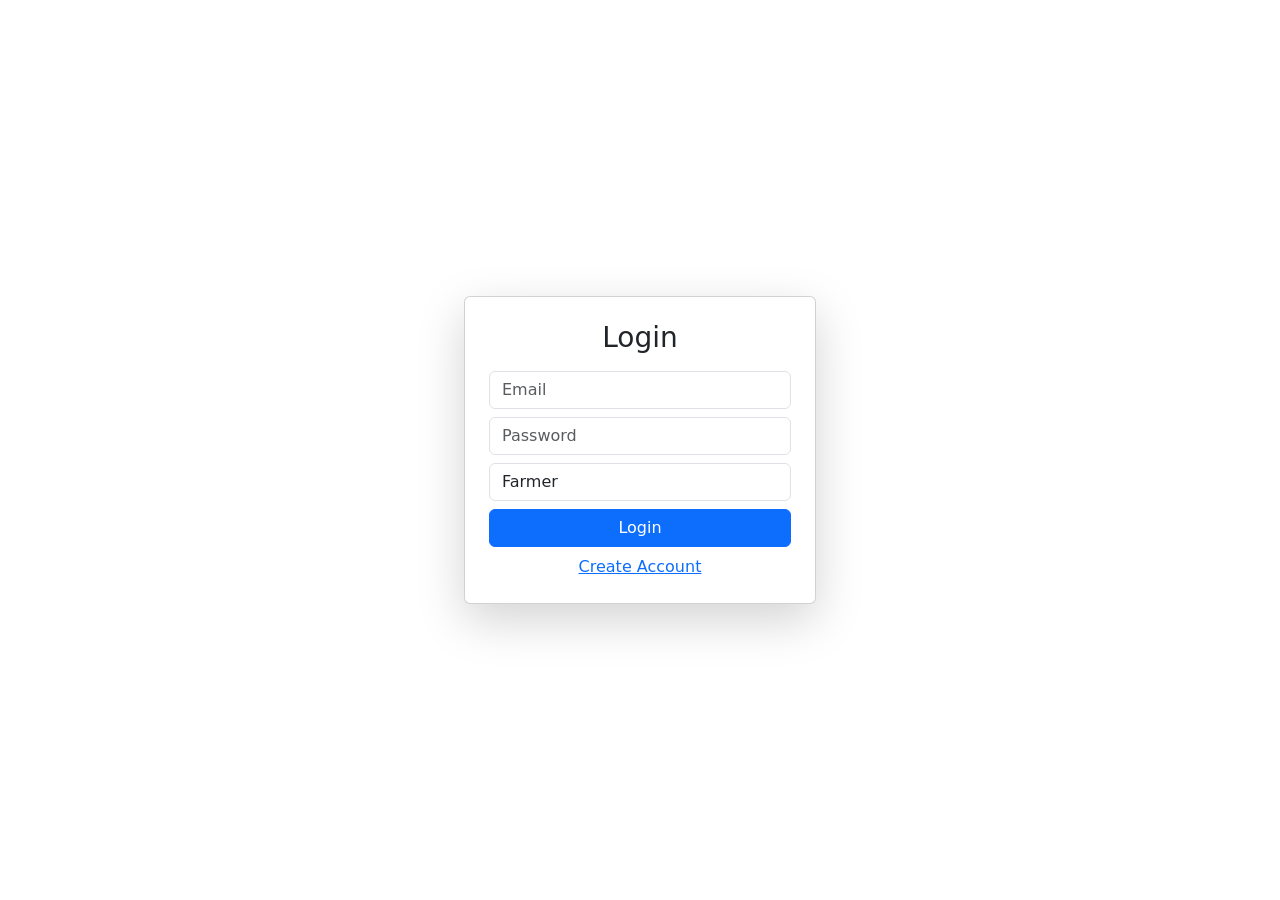
==== index.html @ 861f953e "Add files via upload" ====
<!DOCTYPE html>
<html>
<head>
  <title>Welfare Website</title>
  <link rel="stylesheet" href="css/style.css">
  <link rel="stylesheet" href="https://cdn.jsdelivr.net/npm/bootstrap@5.3.3/dist/css/bootstrap.min.css">
  <link rel="stylesheet" href="https://cdnjs.cloudflare.com/ajax/libs/animate.css/4.1.1/animate.min.css"/>
</head>
<body>
<div class="container d-flex justify-content-center align-items-center vh-100">
  <div class="card shadow-lg p-4 animate__animated animate__fadeInDown" style="width: 22rem;">
    <h3 class="text-center">Login</h3>
    <form action="backend/login.php" method="POST">
      <input type="email" class="form-control my-2" name="email" placeholder="Email" required>
      <input type="password" class="form-control my-2" name="password" placeholder="Password" required>
      <select name="role" class="form-control my-2">
        <option value="farmer">Farmer</option>
        <option value="donor">Donor</option>
        <option value="admin">Admin</option>
      </select>
      <button class="btn btn-primary w-100">Login</button>
    </form>
    <div class="text-center mt-2">
      <a href="signup.html">Create Account</a>
    </div>
  </div>
</div>
</body>
</html>
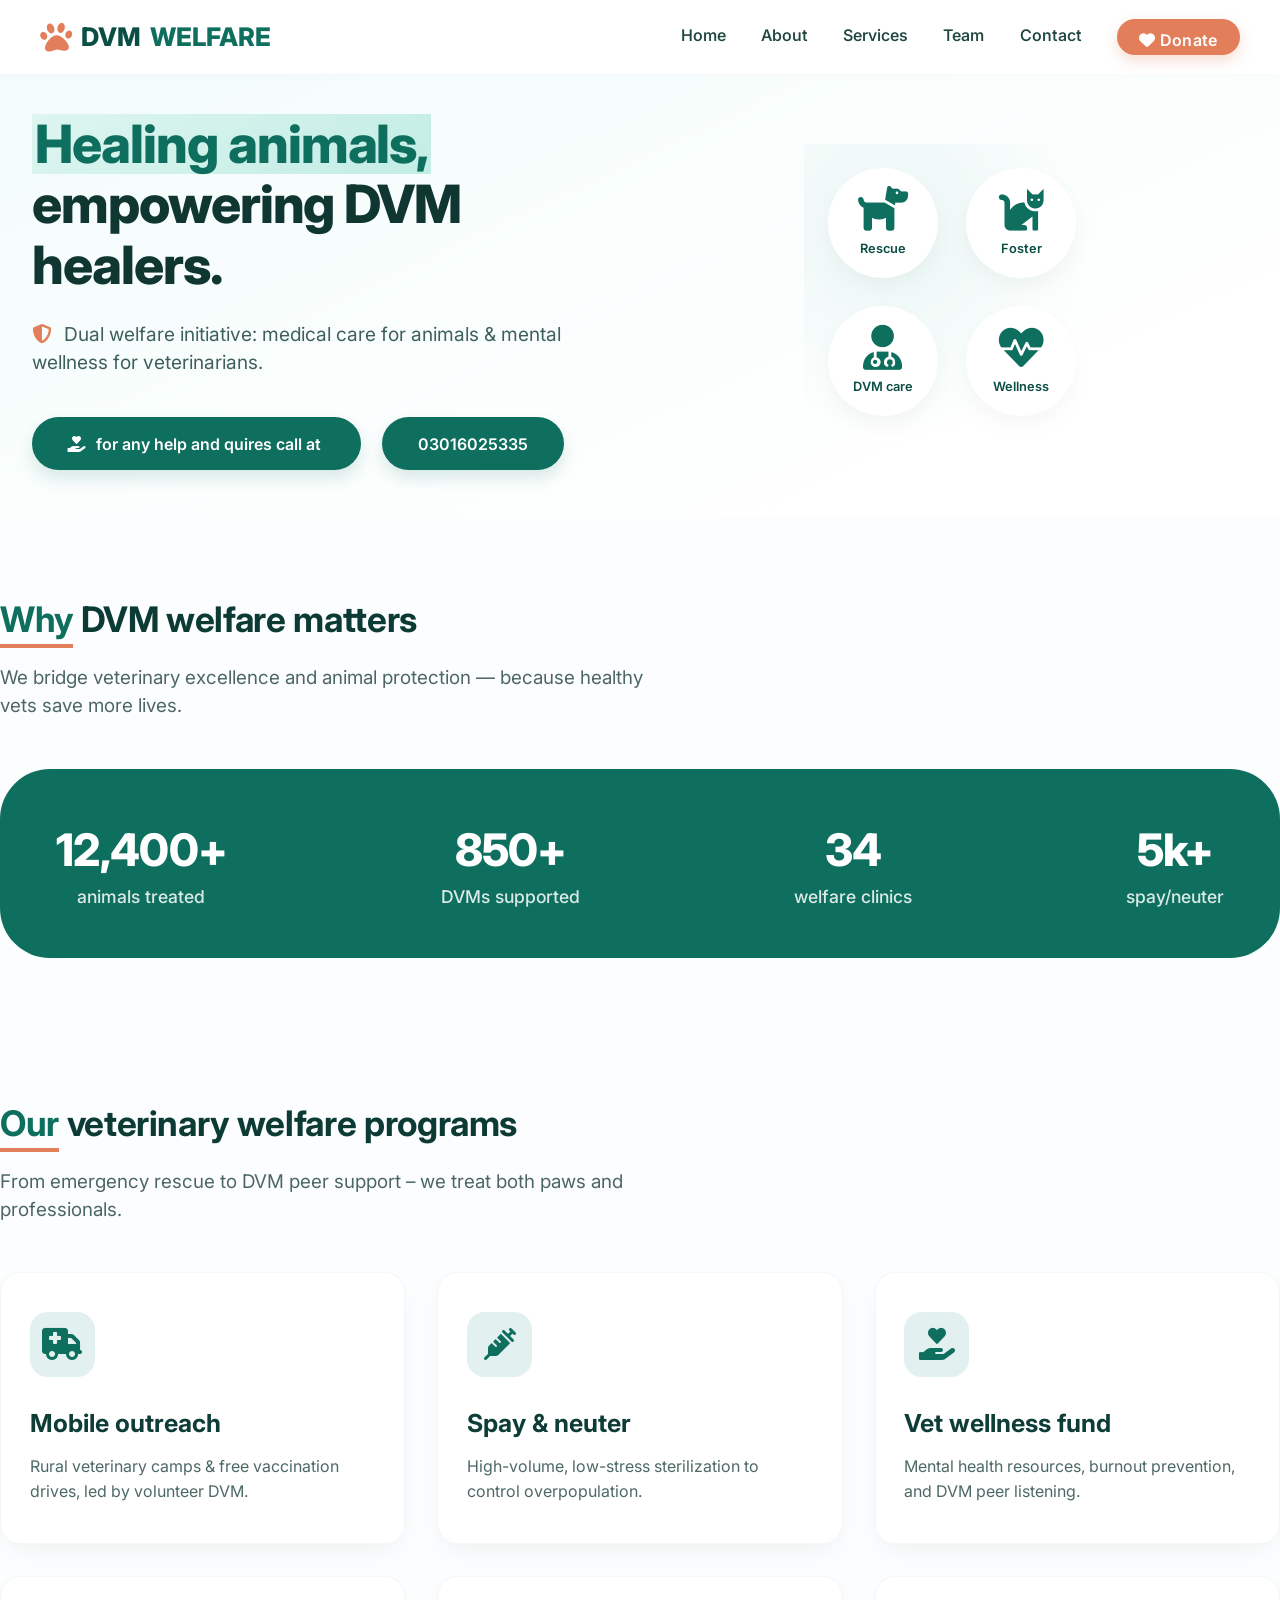
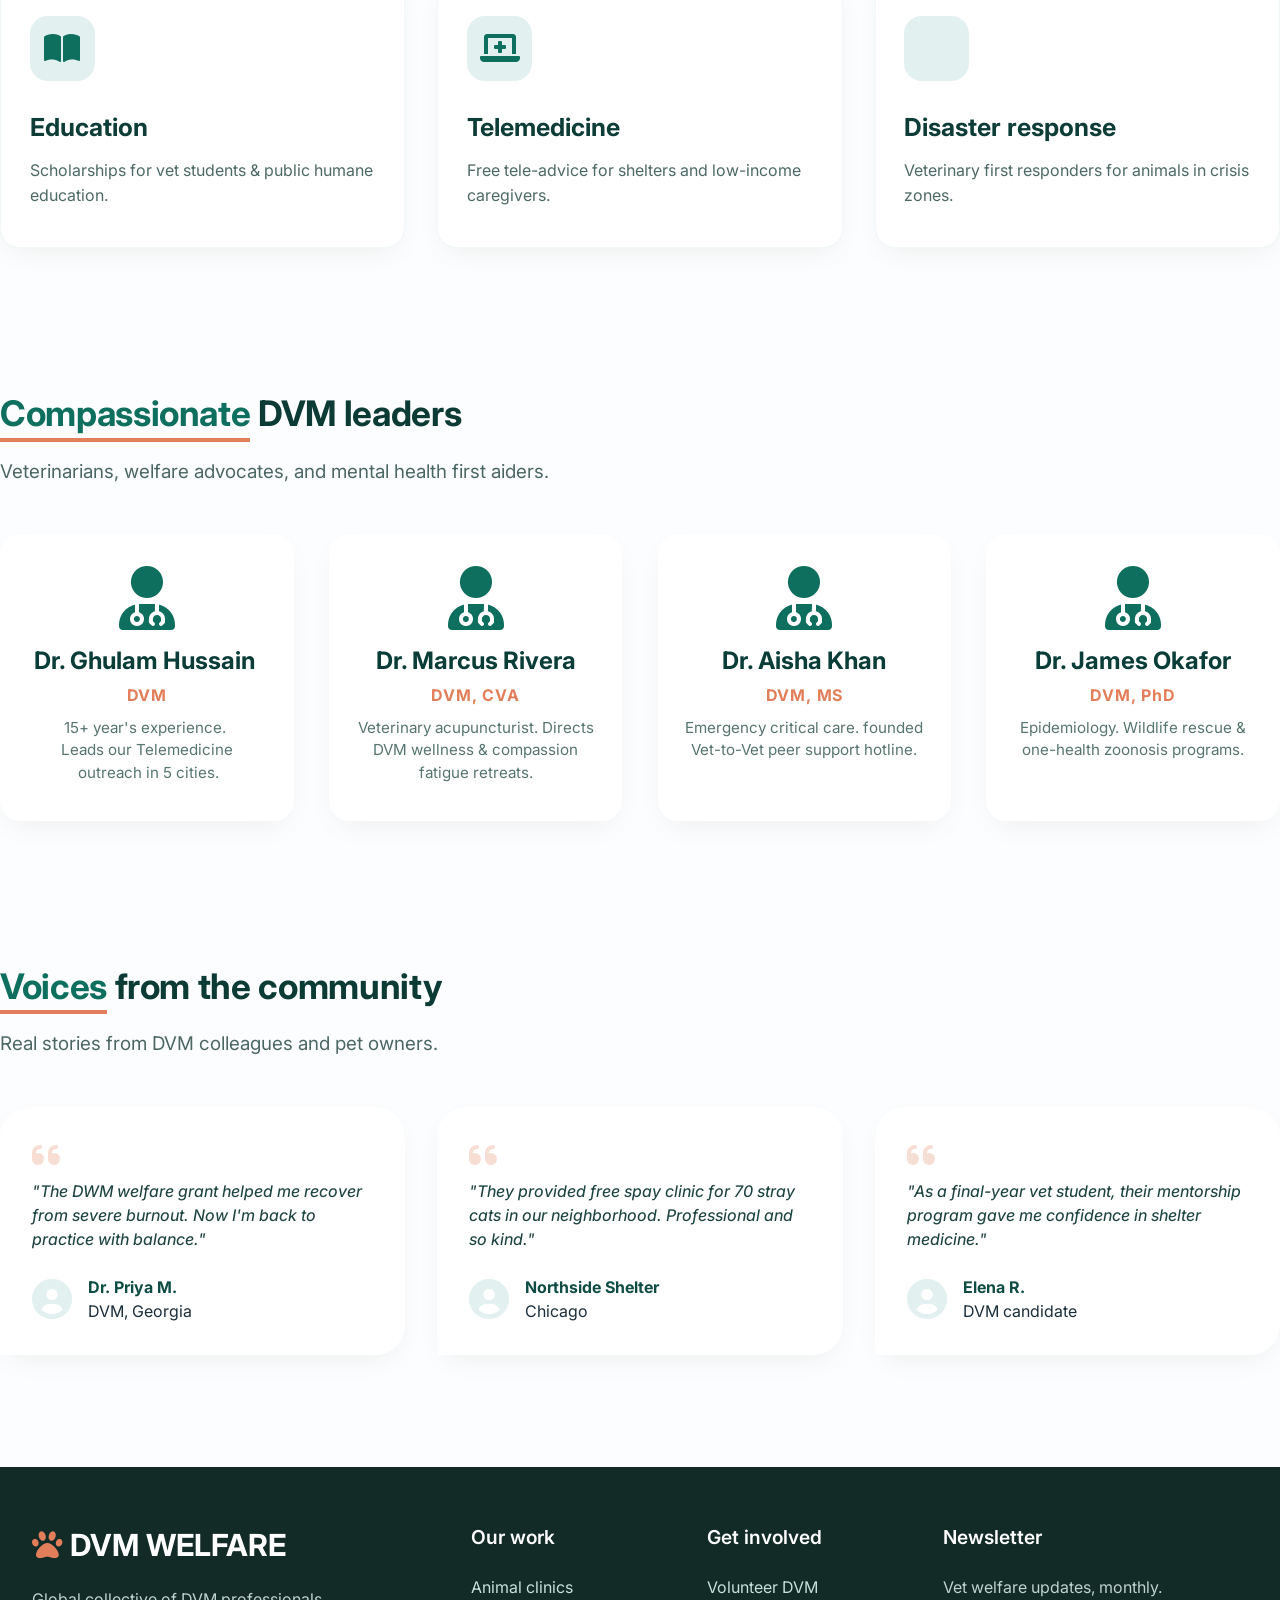
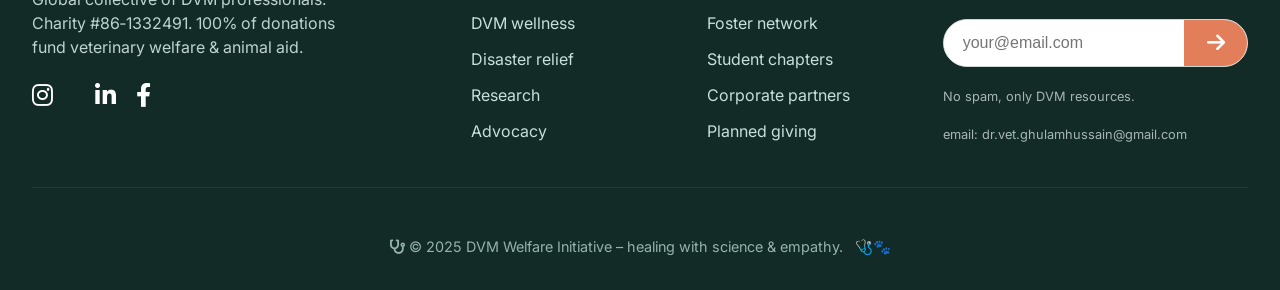
==== commit bf178a36: "Add files via upload" ====
--- a/index.html
+++ b/index.html
@@ -1,29 +1,908 @@
-<!DOCTYPE html>
-<html>
-<head>
-  <title>Welfare Website</title>
-  <link rel="stylesheet" href="css/style.css">
-  <link rel="stylesheet" href="https://cdn.jsdelivr.net/npm/bootstrap@5.3.3/dist/css/bootstrap.min.css">
-  <link rel="stylesheet" href="https://cdnjs.cloudflare.com/ajax/libs/animate.css/4.1.1/animate.min.css"/>
-</head>
-<body>
-<div class="container d-flex justify-content-center align-items-center vh-100">
-  <div class="card shadow-lg p-4 animate__animated animate__fadeInDown" style="width: 22rem;">
-    <h3 class="text-center">Login</h3>
-    <form action="backend/login.php" method="POST">
-      <input type="email" class="form-control my-2" name="email" placeholder="Email" required>
-      <input type="password" class="form-control my-2" name="password" placeholder="Password" required>
-      <select name="role" class="form-control my-2">
-        <option value="farmer">Farmer</option>
-        <option value="donor">Donor</option>
-        <option value="admin">Admin</option>
-      </select>
-      <button class="btn btn-primary w-100">Login</button>
-    </form>
-    <div class="text-center mt-2">
-      <a href="signup.html">Create Account</a>
-    </div>
-  </div>
-</div>
-</body>
-</html>+<html="" lang="en"><head>
+  <meta charset="UTF-8">
+  <meta name="viewport" content="width=device-width, initial-scale=1.0, maximum-scale=1.5">
+  <meta http-equiv="X-UA-Compatible" content="IE=edge">
+  <title>DVM WELFARE • paws &amp; healers</title>
+  <!-- Google Font – Inter clean & modern -->
+  <link href="https://fonts.googleapis.com/css2?family=Inter:opsz,wght@14..32,300..800&amp;display=swap" rel="stylesheet">
+  <!-- Font Awesome 6 (full free version) -->
+  <link rel="stylesheet" href="https://cdnjs.cloudflare.com/ajax/libs/font-awesome/6.0.0-beta3/css/all.min.css">
+  <style>
+    /* ---------- GLOBAL RESET & VARIABLES (advanced) ---------- */
+    * {
+      margin: 0;
+      padding: 0;
+      box-sizing: border-box;
+    }
+
+    html {
+      scroll-behavior: smooth;
+      font-size: 16px;
+    }
+
+    body {
+      font-family: 'Inter', sans-serif;
+      background-color: #fcfdfe;
+      color: #1a2e3b;
+      line-height: 1.5;
+      overflow-x: hidden;
+    }
+
+    :root {
+      --primary: #0f6f5e;        /* deep teal – welfare & trust */
+      --primary-light: #e2f0ef;
+      --primary-dark: #0a4e44;
+      --accent: #e27f5a;         /* soft coral – warmth, action */
+      --accent-light: #ffede7;
+      --gray-bg: #f5f9fc;
+      --white: #ffffff;
+      --shadow-sm: 0 10px 30px -10px rgba(0, 32, 29, 0.08);
+      --shadow-hover: 0 25px 40px -14px rgba(14, 68, 62, 0.12);
+      --radius-md: 20px;
+      --radius-sm: 14px;
+    }
+
+    /* ---------- TYPOGRAPHY & LINKS ---------- */
+    a {
+      text-decoration: none;
+      color: inherit;
+    }
+
+    .container {
+      max-width: 1280px;
+      margin: 0 auto;
+      padding: 0 2rem;
+    }
+
+    .section {
+      padding: 5rem 0 4rem;
+    }
+
+    .section-title {
+      font-size: 2.2rem;
+      font-weight: 700;
+      letter-spacing: -0.01em;
+      color: #0c3b36;
+      margin-bottom: 1rem;
+      line-height: 1.2;
+    }
+
+    .section-title span {
+      color: var(--primary);
+      border-bottom: 4px solid var(--accent);
+      display: inline-block;
+      padding-bottom: 0.2rem;
+    }
+
+    .section-subhead {
+      font-size: 1.18rem;
+      color: #4c6763;
+      max-width: 680px;
+      margin-bottom: 3rem;
+      font-weight: 400;
+    }
+
+    /* ---------- NAVBAR (sticky, glassy, scroll effect) ---------- */
+    .navbar {
+      display: flex;
+      justify-content: space-between;
+      align-items: center;
+      padding: 1.1rem 2.5rem;
+      background: rgba(255, 255, 255, 0.98);
+      backdrop-filter: blur(8px);
+      -webkit-backdrop-filter: blur(8px);
+      box-shadow: 0 2px 8px rgba(0,0,0,0.02);
+      position: sticky;
+      top: 0;
+      z-index: 999;
+      transition: all 0.25s ease;
+    }
+
+    .navbar-scrolled {
+      box-shadow: 0 8px 25px rgba(15, 111, 94, 0.1);
+      background: rgba(255, 255, 255, 0.98);
+    }
+
+    .logo {
+      display: flex;
+      align-items: center;
+      gap: 0.55rem;
+      font-size: 1.6rem;
+      font-weight: 800;
+      color: var(--primary-dark);
+    }
+
+    .logo i {
+      color: var(--accent);
+      font-size: 2rem;
+      transform: rotate(-3deg);
+    }
+
+    .nav-links {
+      display: flex;
+      align-items: center;
+      gap: 2.2rem;
+      font-weight: 550;
+      color: #1f473f;
+    }
+
+    .nav-links a {
+      position: relative;
+      padding-bottom: 0.2rem;
+      transition: color 0.2s;
+    }
+
+    .nav-links a:hover {
+      color: var(--primary);
+    }
+
+    .nav-links a::after {
+      content: '';
+      position: absolute;
+      bottom: -4px;
+      left: 0;
+      width: 0%;
+      height: 2.5px;
+      background: var(--accent);
+      transition: 0.25s ease;
+    }
+
+    .nav-links a:hover::after {
+      width: 100%;
+    }
+
+    .btn-donate {
+      background: var(--accent);
+      color: white !important;
+      padding: 0.55rem 1.4rem;
+      border-radius: 40px;
+      font-weight: 600;
+      letter-spacing: 0.3px;
+      box-shadow: 0 6px 14px rgba(226, 127, 90, 0.25);
+      transition: all 0.2s;
+    }
+
+    .btn-donate:hover {
+      background: #d1643e;
+      transform: translateY(-2px);
+      box-shadow: 0 12px 18px rgba(226, 127, 90, 0.35);
+    }
+
+    .btn-donate::after {
+      display: none !important;
+    }
+
+    /* ---------- HERO section (2‑col grid, advanced) ---------- */
+    .hero {
+      display: grid;
+      grid-template-columns: 1fr 1fr;
+      align-items: center;
+      gap: 2rem;
+      padding: 2.5rem 2rem 3rem;
+      max-width: 1400px;
+      margin: 0 auto;
+    }
+
+    .hero-left h1 {
+      font-size: 3.3rem;
+      font-weight: 800;
+      line-height: 1.15;
+      letter-spacing: -0.02em;
+      color: #0f3630;
+      margin-bottom: 1.5rem;
+    }
+
+    .highlight {
+      color: var(--primary);
+      background: linear-gradient(145deg, #def5f0, #c2ede5);
+      padding: 0 0.2rem;
+      display: inline-block;
+    }
+
+    .hero-left p {
+      font-size: 1.2rem;
+      color: #3e605b;
+      margin-bottom: 2.5rem;
+      max-width: 90%;
+    }
+
+    .btn-group {
+      display: flex;
+      gap: 1.3rem;
+      flex-wrap: wrap;
+    }
+
+    .btn-primary {
+      background: var(--primary);
+      color: white;
+      font-weight: 600;
+      padding: 0.85rem 2.2rem;
+      border-radius: 50px;
+      border: 1px solid transparent;
+      transition: 0.2s all;
+      box-shadow: 0 8px 16px rgba(15, 111, 94, 0.15);
+      display: flex;
+      align-items: center;
+      gap: 0.6rem;
+    }
+
+    .btn-primary i {
+      font-size: 1rem;
+    }
+
+    .btn-primary:hover {
+      background: var(--primary-dark);
+      transform: scale(1.03);
+    }
+
+    .btn-outline {
+      background: transparent;
+      border: 1.8px solid var(--primary);
+      color: var(--primary-dark);
+      font-weight: 600;
+      padding: 0.85rem 2.2rem;
+      border-radius: 50px;
+      transition: 0.2s;
+      display: flex;
+      align-items: center;
+      gap: 0.6rem;
+    }
+
+    .btn-outline:hover {
+      background: var(--primary-light);
+      border-color: var(--primary-dark);
+    }
+
+    .hero-right {
+      display: flex;
+      justify-content: center;
+      align-items: center;
+      position: relative;
+    }
+
+    .icon-bubble-grid {
+      display: grid;
+      grid-template-columns: repeat(2, 1fr);
+      gap: 1.8rem;
+      background: radial-gradient(circle at 30% 30%, #ebf7f5, transparent 70%);
+      padding: 1.5rem;
+    }
+
+    .bubble-icon {
+      background: white;
+      width: 110px;
+      height: 110px;
+      border-radius: 50%;
+      display: flex;
+      flex-direction: column;
+      align-items: center;
+      justify-content: center;
+      box-shadow: var(--shadow-sm);
+      color: var(--primary);
+      font-size: 2.8rem;
+      transition: all 0.25s cubic-bezier(0.2, 0.9, 0.4, 1);
+    }
+
+    .bubble-icon:hover {
+      transform: translateY(-8px);
+      box-shadow: var(--shadow-hover);
+      background: var(--primary);
+      color: white;
+    }
+
+    .bubble-icon span {
+      font-size: 0.8rem;
+      margin-top: 0.4rem;
+      font-weight: 600;
+      color: #0a4e44;
+    }
+
+    .bubble-icon:hover span {
+      color: white;
+    }
+
+    /* ---------- SERVICES (grid, micro-interactions) ---------- */
+    .services-grid {
+      display: grid;
+      grid-template-columns: repeat(auto-fit, minmax(300px, 1fr));
+      gap: 2rem;
+      margin-top: 1.5rem;
+    }
+
+    .service-card {
+      background: var(--white);
+      padding: 2.4rem 1.8rem;
+      border-radius: var(--radius-md);
+      box-shadow: var(--shadow-sm);
+      transition: 0.25s ease;
+      border: 1px solid rgba(15, 111, 94, 0.05);
+    }
+
+    .service-card:hover {
+      transform: translateY(-10px);
+      box-shadow: var(--shadow-hover);
+      border-color: transparent;
+    }
+
+    .service-icon {
+      background: var(--primary-light);
+      width: 65px;
+      height: 65px;
+      border-radius: 18px;
+      display: flex;
+      align-items: center;
+      justify-content: center;
+      font-size: 2rem;
+      color: var(--primary);
+      margin-bottom: 1.8rem;
+    }
+
+    .service-card h3 {
+      font-size: 1.55rem;
+      font-weight: 700;
+      margin-bottom: 0.7rem;
+      color: #0e3d38;
+    }
+
+    .service-card p {
+      color: #4d6965;
+      font-weight: 400;
+      line-height: 1.6;
+    }
+
+    /* ---------- STATS / IMPACT (counter style) ---------- */
+    .stats-wrapper {
+      display: flex;
+      flex-wrap: wrap;
+      justify-content: space-between;
+      background: var(--primary);
+      padding: 3rem 3.5rem;
+      border-radius: 50px;
+      color: white;
+      margin-top: 3rem;
+    }
+
+    .stat-item {
+      text-align: center;
+    }
+
+    .stat-number {
+      font-size: 2.8rem;
+      font-weight: 800;
+      letter-spacing: -0.02em;
+    }
+
+    .stat-label {
+      font-size: 1.1rem;
+      opacity: 0.85;
+      font-weight: 500;
+    }
+
+    /* ---------- TEAM section – DVMs ---------- */
+    .team-grid {
+      display: grid;
+      grid-template-columns: repeat(auto-fit, minmax(240px, 1fr));
+      gap: 2.2rem;
+      margin-top: 2rem;
+    }
+
+    .team-card {
+      background: white;
+      padding: 2rem 1.5rem;
+      border-radius: var(--radius-md);
+      text-align: center;
+      box-shadow: var(--shadow-sm);
+      transition: 0.2s;
+      border-bottom: 4px solid transparent;
+    }
+
+    .team-card:hover {
+      border-bottom: 4px solid var(--accent);
+      transform: scale(0.98);
+    }
+
+    .team-avatar {
+      font-size: 4rem;
+      color: var(--primary);
+      margin-bottom: 0.8rem;
+    }
+
+    .team-card h4 {
+      font-size: 1.5rem;
+      font-weight: 700;
+      color: #0a3d38;
+      margin-bottom: 0.25rem;
+    }
+
+    .dvm-title {
+      color: var(--accent);
+      font-weight: 700;
+      letter-spacing: 0.8px;
+      margin-bottom: 0.6rem;
+    }
+
+    .team-bio {
+      color: #577570;
+      font-size: 0.95rem;
+    }
+
+    /* ---------- TESTIMONIALS ---------- */
+    .testimonial-grid {
+      display: grid;
+      grid-template-columns: repeat(auto-fit, minmax(280px, 1fr));
+      gap: 2rem;
+    }
+
+    .testimonial {
+      background: white;
+      padding: 2rem;
+      border-radius: 30px 30px 30px 0;
+      box-shadow: var(--shadow-sm);
+      position: relative;
+    }
+
+    .testimonial i.fa-quote-left {
+      color: var(--accent);
+      opacity: 0.25;
+      font-size: 2rem;
+      margin-bottom: 0.5rem;
+    }
+
+    .testimonial p {
+      font-style: italic;
+      color: #1d4440;
+      font-weight: 450;
+      margin-bottom: 1.5rem;
+    }
+
+    .testimonial-author {
+      display: flex;
+      align-items: center;
+      gap: 1rem;
+    }
+
+    .testimonial-author i {
+      font-size: 2.5rem;
+      color: var(--primary-light);
+    }
+
+    .author-info strong {
+      color: #0e4c44;
+    }
+
+    /* ---------- FOOTER (advanced grid) ---------- */
+    .footer {
+      background: #132b27;
+      color: #e6f1ef;
+      padding: 3.5rem 2rem 2rem;
+      margin-top: 3rem;
+    }
+
+    .footer-grid {
+      display: grid;
+      grid-template-columns: 2fr 1fr 1fr 1.5fr;
+      gap: 2rem;
+      max-width: 1280px;
+      margin: 0 auto;
+    }
+
+    .footer-logo {
+      font-size: 1.9rem;
+      font-weight: 700;
+      color: white;
+      display: flex;
+      align-items: center;
+      gap: 0.5rem;
+      margin-bottom: 1.2rem;
+    }
+
+    .footer-logo i {
+      color: var(--accent);
+    }
+
+    .footer-about p {
+      color: #bdd3cf;
+      margin-bottom: 1.5rem;
+    }
+
+    .social-links {
+      display: flex;
+      gap: 1.3rem;
+      font-size: 1.5rem;
+    }
+
+    .social-links a {
+      color: white;
+      transition: 0.15s;
+    }
+
+    .social-links a:hover {
+      color: var(--accent);
+      transform: translateY(-3px);
+    }
+
+    .footer-col h5 {
+      color: white;
+      font-size: 1.2rem;
+      font-weight: 600;
+      margin-bottom: 1.5rem;
+    }
+
+    .footer-col ul {
+      list-style: none;
+    }
+
+    .footer-col li {
+      margin-bottom: 0.75rem;
+    }
+
+    .footer-col a {
+      color: #c8e0db;
+      text-decoration: none;
+      font-weight: 400;
+      transition: 0.2s;
+    }
+
+    .footer-col a:hover {
+      color: var(--accent);
+      padding-left: 5px;
+    }
+
+    .newsletter-form {
+      display: flex;
+      margin-top: 0.5rem;
+      background: white;
+      border-radius: 60px;
+      overflow: hidden;
+      border: 1px solid #ced9d6;
+    }
+
+    .newsletter-form input {
+      flex: 1;
+      padding: 0.9rem 1.2rem;
+      border: none;
+      outline: none;
+      font-size: 1rem;
+    }
+
+    .newsletter-form button {
+      background: var(--accent);
+      border: none;
+      color: white;
+      padding: 0 1.4rem;
+      font-size: 1.3rem;
+      cursor: pointer;
+      transition: 0.2s;
+    }
+
+    .newsletter-form button:hover {
+      background: #d1643e;
+    }
+
+    .footer-bottom {
+      text-align: center;
+      padding-top: 3rem;
+      color: #95b2ad;
+      font-size: 0.9rem;
+      border-top: 1px solid rgba(255,255,255,0.07);
+      margin-top: 2rem;
+    }
+
+    /* ---------- RESPONSIVE (advanced mobile) ---------- */
+    @media screen and (max-width: 950px) {
+      .hero { grid-template-columns: 1fr; text-align: center; }
+      .hero-left p { max-width: 100%; }
+      .btn-group { justify-content: center; }
+      .icon-bubble-grid { justify-content: center; }
+      .stats-wrapper { flex-direction: column; align-items: center; gap: 2rem; }
+      .footer-grid { grid-template-columns: repeat(2, 1fr); }
+    }
+
+    @media screen and (max-width: 700px) {
+      .navbar { flex-direction: column; gap: 0.8rem; padding: 1rem; }
+      .nav-links { flex-wrap: wrap; justify-content: center; gap: 1.2rem; }
+      .section-title { font-size: 1.9rem; }
+      .hero-left h1 { font-size: 2.5rem; }
+      .footer-grid { grid-template-columns: 1fr; }
+      .container { padding: 0 1.2rem; }
+    }
+
+    @media screen and (max-width: 480px) {
+      .bubble-icon { width: 80px; height: 80px; font-size: 2rem; }
+    }
+
+    /* scroll effect padding offset for anchor links */
+    .section::before {
+      display: block;
+      content: "";
+      margin-top: -60px;
+      height: 60px;
+      visibility: hidden;
+      pointer-events: none;
+    }
+  </style>
+</head>
+<body>
+  <!-- ADVANCED STICKY NAVIGATION (scroll aware) -->
+  <header>
+    <nav class="navbar" id="navbar">
+      <div class="logo">
+        <i class="fas fa-paw"></i> DVM<span style="color:#0f6f5e;">WELFARE</span>
+      </div>
+      <div class="nav-links">
+        <a href="#home">Home</a>
+        <a href="#about">About</a>
+        <a href="#services">Services</a>
+        <a href="#team">Team</a>
+        <a href="#contact">Contact</a>
+        <a href="#" class="btn-donate"><i class="fas fa-heart"></i> Donate</a>
+      </div>
+    </nav>
+  </header>
+
+  <main>
+    <!-- HERO section with welfare & DVM dual mission -->
+    <section id="home" class="hero" style="background: linear-gradient(155deg, #f3fcfb 0%, #fff 80%);">
+      <div class="hero-left">
+        <h1>
+          <span class="highlight">Healing animals,</span><br>
+          empowering DVM healers.
+        </h1>
+        <p>
+          <i class="fas fa-shield" style="color: var(--accent); margin-right: 8px;"></i> 
+          Dual welfare initiative: medical care for animals &amp; mental wellness for veterinarians.
+        </p>
+        <div class="btn-group">
+          <a href="#" class="btn-primary"><i class="fas fa-hand-holding-heart"></i>for any help and quires call at&nbsp;<a href="#" class="btn-primary" style="background-color: rgb(15, 111, 94); display: inline !important;">03016025335</a></a>
+        </div>
+      </div>
+      <div class="hero-right">
+        <div class="icon-bubble-grid">
+          <div class="bubble-icon">
+            <i class="fas fa-dog"></i>
+            <span>Rescue</span>
+          </div>
+          <div class="bubble-icon">
+            <i class="fas fa-cat"></i>
+            <span>Foster</span>
+          </div>
+          <div class="bubble-icon">
+            <i class="fas fa-user-doctor"></i>
+            <span>DVM care</span>
+          </div>
+          <div class="bubble-icon">
+            <i class="fas fa-heart-pulse"></i>
+            <span>Wellness</span>
+          </div>
+        </div>
+      </div>
+    </section>
+
+    <!-- ABOUT / STATS (welfare in numbers) -->
+    <section id="about" class="section container">
+      <h2 class="section-title"><span>Why</span> DVM welfare matters</h2>
+      <div class="section-subhead">
+        We bridge veterinary excellence and animal protection — because healthy vets save more lives.
+      </div>
+      <div class="stats-wrapper">
+        <div class="stat-item">
+          <div class="stat-number">12,400+</div>
+          <div class="stat-label">animals treated</div>
+        </div>
+        <div class="stat-item">
+          <div class="stat-number">850+</div>
+          <div class="stat-label">DVMs supported</div>
+        </div>
+        <div class="stat-item">
+          <div class="stat-number">34</div>
+          <div class="stat-label">welfare clinics</div>
+        </div>
+        <div class="stat-item">
+          <div class="stat-number">5k+</div>
+          <div class="stat-label">spay/neuter</div>
+        </div>
+      </div>
+    </section>
+
+    <!-- SERVICES – advanced cards, full welfare spectrum -->
+    <section id="services" class="section container">
+      <h2 class="section-title"><span>Our</span> veterinary welfare programs</h2>
+      <div class="section-subhead">
+        From emergency rescue to DVM peer support – we treat both paws and professionals.
+      </div>
+      <div class="services-grid">
+        <div class="service-card">
+          <div class="service-icon"><i class="fas fa-truck-medical"></i></div>
+          <h3>Mobile outreach</h3>
+          <p>Rural veterinary camps &amp; free vaccination drives, led by volunteer DVM.</p>
+        </div>
+        <div class="service-card">
+          <div class="service-icon"><i class="fas fa-syringe"></i></div>
+          <h3>Spay &amp; neuter</h3>
+          <p>High-volume, low-stress sterilization to control overpopulation.</p>
+        </div>
+        <div class="service-card">
+          <div class="service-icon"><i class="fas fa-hand-holding-heart"></i></div>
+          <h3>Vet wellness fund</h3>
+          <p>Mental health resources, burnout prevention, and DVM peer listening.</p>
+        </div>
+        <div class="service-card">
+          <div class="service-icon"><i class="fas fa-book-open"></i></div>
+          <h3>Education</h3>
+          <p>Scholarships for vet students &amp; public humane education.</p>
+        </div>
+        <div class="service-card">
+          <div class="service-icon"><i class="fas fa-laptop-medical"></i></div>
+          <h3>Telemedicine</h3>
+          <p>Free tele-advice for shelters and low-income caregivers.</p>
+        </div>
+        <div class="service-card">
+          <div class="service-icon"><i class="fas fa-shield-dog"></i></div>
+          <h3>Disaster response</h3>
+          <p>Veterinary first responders for animals in crisis zones.</p>
+        </div>
+      </div>
+    </section>
+
+    <!-- TEAM – meet the DVMs behind the welfare -->
+    <section id="team" class="section container">
+      <h2 class="section-title"><span>Compassionate</span> DVM leaders</h2>
+      <div class="section-subhead">
+        Veterinarians, welfare advocates, and mental health first aiders.
+      </div>
+      <div class="team-grid">
+        <div class="team-card">
+          <div class="team-avatar"><i class="fas fa-user-md"></i></div>
+          <h4>Dr. Ghulam Hussain&nbsp;</h4>
+          <div class="dvm-title">DVM</div>
+          <p class="team-bio">15+ year's experience.&nbsp;</p><p class="team-bio">Leads our Telemedicine</p><p class="team-bio">&nbsp;outreach in 5 cities.</p>
+        </div>
+        <div class="team-card">
+          <div class="team-avatar"><i class="fas fa-user-md"></i></div>
+          <h4>Dr. Marcus Rivera</h4>
+          <div class="dvm-title">DVM, CVA</div>
+          <p class="team-bio">Veterinary acupuncturist. Directs DVM wellness &amp; compassion fatigue retreats.</p>
+        </div>
+        <div class="team-card">
+          <div class="team-avatar"><i class="fas fa-user-md"></i></div>
+          <h4>Dr. Aisha Khan</h4>
+          <div class="dvm-title">DVM, MS</div>
+          <p class="team-bio">Emergency critical care. founded Vet-to-Vet peer support hotline.</p>
+        </div>
+        <div class="team-card">
+          <div class="team-avatar"><i class="fas fa-user-md"></i></div>
+          <h4>Dr. James Okafor</h4>
+          <div class="dvm-title">DVM, PhD</div>
+          <p class="team-bio">Epidemiology. Wildlife rescue &amp; one-health zoonosis programs.</p>
+        </div>
+      </div>
+    </section>
+
+    <!-- TESTIMONIALS – impact stories -->
+    <section class="section container">
+      <h2 class="section-title"><span>Voices</span> from the community</h2>
+      <div class="section-subhead">
+        Real stories from DVM colleagues and pet owners.
+      </div>
+      <div class="testimonial-grid">
+        <div class="testimonial">
+          <i class="fas fa-quote-left"></i>
+          <p>"The DWM welfare grant helped me recover from severe burnout. Now I'm back to practice with balance."</p>
+          <div class="testimonial-author">
+            <i class="fas fa-circle-user"></i>
+            <div class="author-info">
+              <strong>Dr. Priya M.</strong><br>DVM, Georgia
+            </div>
+          </div>
+        </div>
+        <div class="testimonial">
+          <i class="fas fa-quote-left"></i>
+          <p>"They provided free spay clinic for 70 stray cats in our neighborhood. Professional and so kind."</p>
+          <div class="testimonial-author">
+            <i class="fas fa-circle-user"></i>
+            <div class="author-info">
+              <strong>Northside Shelter</strong><br>Chicago
+            </div>
+          </div>
+        </div>
+        <div class="testimonial">
+          <i class="fas fa-quote-left"></i>
+          <p>"As a final-year vet student, their mentorship program gave me confidence in shelter medicine."</p>
+          <div class="testimonial-author">
+            <i class="fas fa-circle-user"></i>
+            <div class="author-info">
+              <strong>Elena R.</strong><br>DVM candidate
+            </div>
+          </div>
+        </div>
+      </div>
+    </section>
+
+    <!-- CONTACT / FOOTER (wrapped as advanced footer grid) -->
+    <footer id="contact" class="footer">
+      <div class="footer-grid">
+        <div class="footer-about">
+          <div class="footer-logo">
+            <i class="fas fa-paw"></i> DVM WELFARE
+          </div>
+          <p>
+            Global collective of DVM professionals.<br> 
+            Charity #86‑1332491. 100% of donations<br>
+            fund veterinary welfare &amp; animal aid.
+          </p>
+          <div class="social-links">
+            <a href="#"><i class="fab fa-instagram"></i></a>
+            <a href="#"><i class="fab fa-x-twitter"></i></a>
+            <a href="#"><i class="fab fa-linkedin-in"></i></a>
+            <a href="#"><i class="fab fa-facebook-f"></i></a><a href="#"><br></a>
+          </div>
+        </div>
+        <div class="footer-col">
+          <h5>Our work</h5>
+          <ul>
+            <li><a href="#">Animal clinics</a></li>
+            <li><a href="#">DVM wellness</a></li>
+            <li><a href="#">Disaster relief</a></li>
+            <li><a href="#">Research</a></li>
+            <li><a href="#">Advocacy</a></li>
+          </ul>
+        </div>
+        <div class="footer-col">
+          <h5>Get involved</h5>
+          <ul>
+            <li><a href="#">Volunteer DVM</a></li>
+            <li><a href="#">Foster network</a></li>
+            <li><a href="#">Student chapters</a></li>
+            <li><a href="#">Corporate partners</a></li>
+            <li><a href="#">Planned giving</a></li>
+          </ul>
+        </div>
+        <div class="footer-col">
+          <h5>Newsletter</h5>
+          <p style="color:#bdd3cf; margin-bottom:1.2rem;">Vet welfare updates, monthly.</p>
+          <div class="newsletter-form">
+            <input type="email" placeholder="your@email.com" aria-label="email">
+            <button aria-label="subscribe"><i class="fas fa-arrow-right"></i></button>
+          </div>
+          <p style="font-size:0.8rem; margin-top:1.2rem; opacity:0.7;">No spam, only DVM resources.</p><p style="font-size:0.8rem; margin-top:1.2rem; opacity:0.7;">email: dr.vet.ghulamhussain@gmail.com</p>
+        </div>
+      </div>
+      <div class="footer-bottom">
+        <i class="fas fa-stethoscope"></i> © 2025 DVM Welfare Initiative – healing with science &amp; empathy. 
+        <span style="display:inline-block; margin-left: 0.5rem;">🩺🐾</span>
+      </div>
+    </footer>
+  </main>
+
+  <!-- tiny advanced scroll effect: navbar shadow enhancement -->
+  <script>
+    (function() {
+      window.addEventListener('scroll', function() {
+        var navbar = document.querySelector('.navbar');
+        if (window.scrollY > 30) {
+          navbar.classList.add('navbar-scrolled');
+        } else {
+          navbar.classList.remove('navbar-scrolled');
+        }
+      });
+    })();
+  </script>
+
+  <!-- smooth internal anchor (no jump glitch) -->
+  <style>
+    /* in case any anchor overrides */
+    .navbar-scrolled {
+      box-shadow: 0 10px 35px rgba(15\,111,94,0.12) !important;
+    }
+  </style>
+
+</body></html>
+
+<script>
+    document.querySelectorAll('.btn-donate').forEach(button => {
+        button.addEventListener('click', function(e) {
+            e.preventDefault();
+            alert('JazzCash Account Number:\n\n03016025335\n\nMezan bank account: 12800110564655\n\nThank you for your donation!');
+        });
+    });
+</script>
